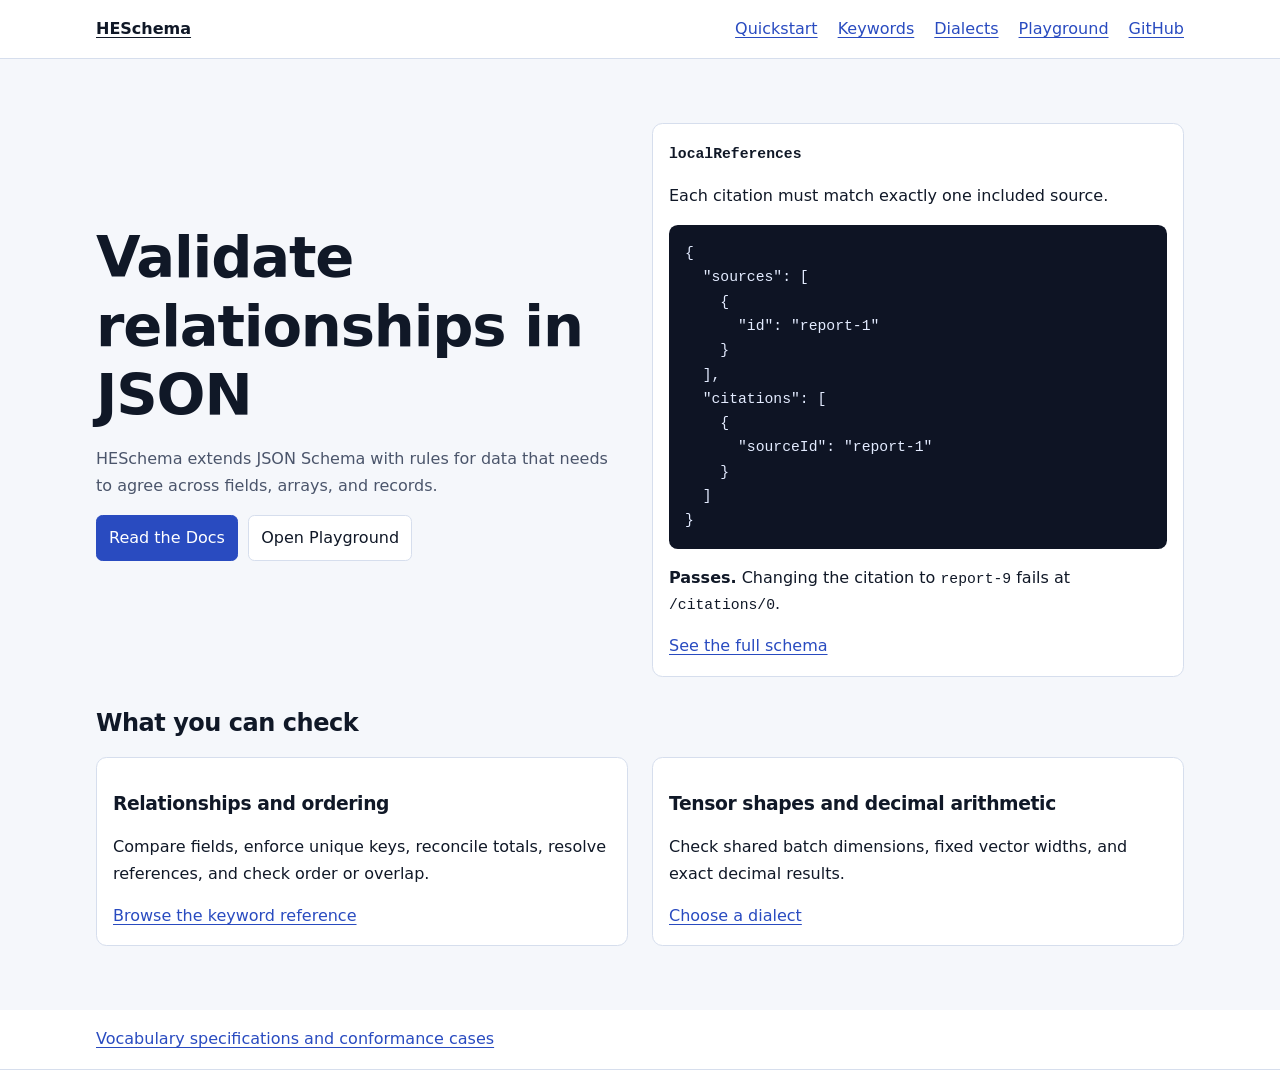
==== index.html @ 2e7336b0 "Build the HESchema documentation site and playground" ====
<!doctype html>
<html lang="en">
<head>
  <meta charset="utf-8">
  <meta name="viewport" content="width=device-width, initial-scale=1">
  <title>Validate relationships in JSON | HESchema</title>
  <link rel="stylesheet" href="style.css">
  
</head>
<body>
<header><nav aria-label="Main navigation"><a class="brand" href="./">HESchema</a><a href="docs/quickstart/">Quickstart</a><a href="docs/keywords/">Keywords</a><a href="docs/dialects/">Dialects</a><a href="playground/">Playground</a><a href="https://github.com/HarshPopat23/HESchema-">GitHub</a></nav></header>
<main>
<section class="columns hero">
<div><h1>Validate relationships in JSON</h1>
<p class="lead">HESchema extends JSON Schema with rules for data that needs to agree across fields, arrays, and records.</p>
<div class="actions"><a class="button primary" href="docs/quickstart/">Read the Docs</a><a class="button" href="playground/">Open Playground</a></div>
</div><div class="card"><strong><code>localReferences</code></strong>
<p>Each citation must match exactly one included source.</p><pre><code>{
  &quot;sources&quot;: [
    {
      &quot;id&quot;: &quot;report-1&quot;
    }
  ],
  &quot;citations&quot;: [
    {
      &quot;sourceId&quot;: &quot;report-1&quot;
    }
  ]
}</code></pre><p><strong>Passes.</strong> Changing the citation to <code>report-9</code> fails at <code>/citations/0</code>.</p>
<a href="docs/keywords/#localReferences">See the full schema</a></div></section>
<section><h2>What you can check</h2>
<div class="columns"><article class="card"><h3>Relationships and ordering</h3><p>Compare fields, enforce unique keys, reconcile totals, resolve references, and check order or overlap.</p><a href="docs/keywords/">Browse the keyword reference</a></article>
<article class="card"><h3>Tensor shapes and decimal arithmetic</h3><p>Check shared batch dimensions, fixed vector widths, and exact decimal results.</p><a href="docs/dialects/">Choose a dialect</a></article></div></section>
</main>
<footer><div class="footer-inner"><a href="https://github.com/HarshPopat23/HESchema-/tree/main/vocabulary">Vocabulary specifications and conformance cases</a></div></footer>
</body>
</html>
---- style.css ----
:root {
  color-scheme: light;
  --bg: #f5f7fb;
  --surface: #fff;
  --text: #101827;
  --muted: #4b556b;
  --accent: #294bc0;
  --border: #d6deed;
  --code: #0e1424;
}
* { box-sizing: border-box; }
body { margin: 0; background: var(--bg); color: var(--text); font: 1rem/1.65 system-ui, sans-serif; }
a { color: var(--accent); text-underline-offset: .18em; }
:focus-visible { outline: 3px solid var(--accent); outline-offset: 3px; }
header, footer { background: var(--surface); border-block-end: 1px solid var(--border); }
nav, main, .footer-inner { width: min(100% - 2rem, 68rem); margin-inline: auto; }
nav { display: flex; flex-wrap: wrap; gap: .6rem 1.25rem; padding-block: 1rem; }
.brand { color: var(--text); font-weight: 750; margin-inline-end: auto; }
main { padding-block: clamp(1.5rem, 5vw, 4rem); min-height: 70vh; }
.reading { max-width: 52rem; }
h1, h2, h3 { line-height: 1.2; letter-spacing: -.02em; }
h1 { font-size: clamp(2rem, 6vw, 3.6rem); margin: 0 0 1rem; }
h2 { margin-top: 2rem; }
p { max-width: 70ch; }
.lead, .muted { color: var(--muted); }
.columns { display: grid; grid-template-columns: repeat(2, minmax(0, 1fr)); gap: 1.5rem; }
.hero { align-items: center; }
.card, details { border: 1px solid var(--border); border-radius: .65rem; padding: 1rem; background: var(--surface); }
details { margin-block: .6rem; }
summary { cursor: pointer; font-weight: 650; }
pre { background: var(--code); color: #e3ebff; padding: 1rem; border-radius: .55rem; overflow: auto; }
pre, code, textarea { font-family: ui-monospace, monospace; font-size: .92rem; }
button, select, textarea, .button { border: 1px solid var(--border); border-radius: .4rem; padding: .55rem .75rem; color: var(--text); background: white; }
button, select, .button { font: inherit; }
button, .button { cursor: pointer; }
button:disabled { cursor: wait; opacity: .7; }
.primary { background: var(--accent); color: white; border-color: var(--accent); }
.button { display: inline-block; text-decoration: none; }
.actions { display: flex; flex-wrap: wrap; align-items: center; gap: .65rem; margin-block: 1rem; }
label { display: block; font-weight: 650; }
textarea { display: block; width: 100%; min-height: 21rem; resize: vertical; }
#result { white-space: pre-wrap; overflow-wrap: anywhere; }
.table { overflow-x: auto; }
table { width: 100%; border-collapse: collapse; background: white; }
th, td { padding: .65rem; text-align: left; border-bottom: 1px solid var(--border); }
.footer-inner { padding-block: 1rem; }
section[id] { scroll-margin-top: 1rem; }
@media (max-width: 45rem) { .columns { grid-template-columns: 1fr; } }
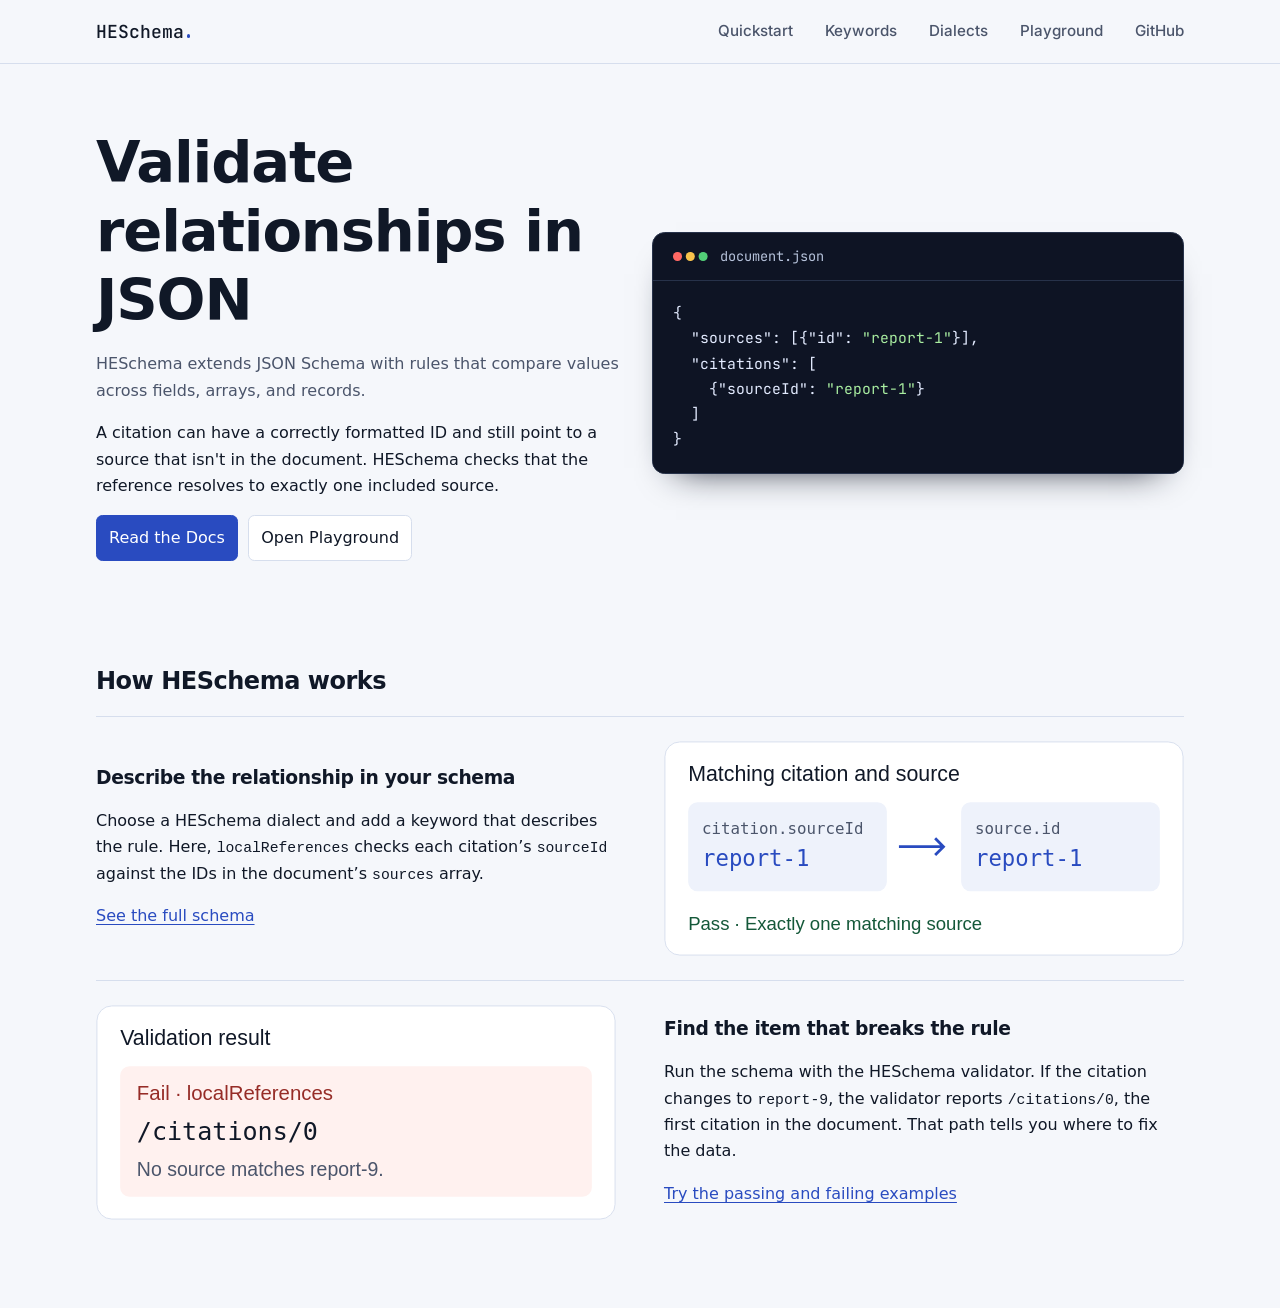
==== commit 9a862021: "Explain HESchema validation on the homepage" ====
--- a/index.html
+++ b/index.html
@@ -9,29 +9,43 @@
 </head>
 <body>
 <header><nav aria-label="Main navigation"><a class="brand" href="./">HESchema</a><a href="docs/quickstart/">Quickstart</a><a href="docs/keywords/">Keywords</a><a href="docs/dialects/">Dialects</a><a href="playground/">Playground</a><a href="https://github.com/HarshPopat23/HESchema-">GitHub</a></nav></header>
-<main>
+<main class="home">
 <section class="columns hero">
-<div><h1>Validate relationships in JSON</h1>
-<p class="lead">HESchema extends JSON Schema with rules for data that needs to agree across fields, arrays, and records.</p>
-<div class="actions"><a class="button primary" href="docs/quickstart/">Read the Docs</a><a class="button" href="playground/">Open Playground</a></div>
-</div><div class="card"><strong><code>localReferences</code></strong>
-<p>Each citation must match exactly one included source.</p><pre><code>{
-  &quot;sources&quot;: [
-    {
-      &quot;id&quot;: &quot;report-1&quot;
-    }
-  ],
-  &quot;citations&quot;: [
-    {
-      &quot;sourceId&quot;: &quot;report-1&quot;
-    }
+  <div>
+    <h1>Validate relationships in JSON</h1>
+    <p class="lead">HESchema extends JSON Schema with rules that compare values across fields, arrays, and records.</p>
+    <p>A citation can have a correctly formatted ID and still point to a source that isn't in the document. HESchema checks that the reference resolves to exactly one included source.</p>
+    <div class="actions"><a class="button primary" href="docs/quickstart/">Read the Docs</a><a class="button" href="playground/">Open Playground</a></div>
+  </div>
+  <figure class="home-code">
+    <figcaption><span class="home-code-lights" aria-hidden="true"></span>document.json</figcaption>
+    <pre><code>{
+  "sources": [{"id": <span>"report-1"</span>}],
+  "citations": [
+    {"sourceId": <span>"report-1"</span>}
   ]
-}</code></pre><p><strong>Passes.</strong> Changing the citation to <code>report-9</code> fails at <code>/citations/0</code>.</p>
-<a href="docs/keywords/#localReferences">See the full schema</a></div></section>
-<section><h2>What you can check</h2>
-<div class="columns"><article class="card"><h3>Relationships and ordering</h3><p>Compare fields, enforce unique keys, reconcile totals, resolve references, and check order or overlap.</p><a href="docs/keywords/">Browse the keyword reference</a></article>
-<article class="card"><h3>Tensor shapes and decimal arithmetic</h3><p>Check shared batch dimensions, fixed vector widths, and exact decimal results.</p><a href="docs/dialects/">Choose a dialect</a></article></div></section>
+}</code></pre>
+  </figure>
+</section>
+<section class="home-explainer" aria-labelledby="how-it-works">
+  <h2 id="how-it-works">How HESchema works</h2>
+  <div class="columns home-step">
+    <div>
+      <h3>Describe the relationship in your schema</h3>
+      <p>Choose a HESchema dialect and add a keyword that describes the rule. Here, <code>localReferences</code> checks each citation’s <code>sourceId</code> against the IDs in the document’s <code>sources</code> array.</p>
+      <a href="docs/keywords/#localReferences">See the full schema</a>
+    </div>
+    <img src="assets/reference-match.svg" width="560" height="232" alt="The citation’s sourceId and the included source’s id both contain report-1, so the check passes.">
+  </div>
+  <div class="columns home-step">
+    <img src="assets/reference-error.svg" width="560" height="232" alt="With sourceId changed to report-9, validation reports a missing reference at /citations/0.">
+    <div>
+      <h3>Find the item that breaks the rule</h3>
+      <p>Run the schema with the HESchema validator. If the citation changes to <code>report-9</code>, the validator reports <code>/citations/0</code>, the first citation in the document. That path tells you where to fix the data.</p>
+      <a href="playground/">Try the passing and failing examples</a>
+    </div>
+  </div>
+</section>
 </main>
-<footer><div class="footer-inner"><a href="https://github.com/HarshPopat23/HESchema-/tree/main/vocabulary">Vocabulary specifications and conformance cases</a></div></footer>
 </body>
 </html>
--- a/style.css
+++ b/style.css
@@ -1,3 +1,5 @@
+@import url("https://fonts.googleapis.com/css2?family=Inter:wght@500&family=JetBrains+Mono:wght@500&display=swap");
+
 :root {
   color-scheme: light;
   --bg: #f5f7fb;
@@ -12,10 +14,37 @@
 body { margin: 0; background: var(--bg); color: var(--text); font: 1rem/1.65 system-ui, sans-serif; }
 a { color: var(--accent); text-underline-offset: .18em; }
 :focus-visible { outline: 3px solid var(--accent); outline-offset: 3px; }
-header, footer { background: var(--surface); border-block-end: 1px solid var(--border); }
-nav, main, .footer-inner { width: min(100% - 2rem, 68rem); margin-inline: auto; }
-nav { display: flex; flex-wrap: wrap; gap: .6rem 1.25rem; padding-block: 1rem; }
-.brand { color: var(--text); font-weight: 750; margin-inline-end: auto; }
+footer { background: var(--surface); border-block-end: 1px solid var(--border); }
+header { background: var(--bg); border-block-end: 1px solid var(--border); }
+header nav, main, .footer-inner { width: min(100% - 2rem, 68rem); margin-inline: auto; }
+header nav {
+  display: flex;
+  flex-wrap: wrap;
+  align-items: center;
+  gap: .75rem clamp(1rem, 3vw, 2rem);
+  padding-block: 1.125rem;
+  font: 500 .95rem/1.5 "Inter", system-ui, sans-serif;
+}
+header nav a { color: var(--muted); text-decoration: none; }
+header nav a:hover { color: var(--accent); text-decoration: underline; }
+header nav .brand {
+  color: var(--text);
+  font: 500 1.125rem/1.5 "JetBrains Mono", ui-monospace, monospace;
+  margin-inline-end: auto;
+}
+header nav .brand::after {
+  content: "";
+  display: inline-block;
+  inline-size: .2em;
+  block-size: .2em;
+  margin-inline-start: .15em;
+  border-radius: 50%;
+  background: var(--accent);
+}
+@media (max-width: 42rem) {
+  header nav { padding-block: .875rem; }
+  header nav .brand { flex-basis: 100%; }
+}
 main { padding-block: clamp(1.5rem, 5vw, 4rem); min-height: 70vh; }
 .reading { max-width: 52rem; }
 h1, h2, h3 { line-height: 1.2; letter-spacing: -.02em; }
@@ -46,3 +75,45 @@
 .footer-inner { padding-block: 1rem; }
 section[id] { scroll-margin-top: 1rem; }
 @media (max-width: 45rem) { .columns { grid-template-columns: 1fr; } }
+
+.home-code {
+  margin: 0;
+  overflow: hidden;
+  color: #e3ebff;
+  background: var(--code);
+  border: 1px solid #27324a;
+  border-radius: .8rem;
+  box-shadow: 0 18px 35px -24px #0e1424;
+}
+.home-code figcaption {
+  display: flex;
+  align-items: center;
+  gap: 1rem;
+  padding: .85rem 1.25rem;
+  border-bottom: 1px solid #27324a;
+  color: #b6c2da;
+  font: .85rem/1.5 "JetBrains Mono", ui-monospace, monospace;
+}
+.home-code-lights {
+  inline-size: .55rem;
+  block-size: .55rem;
+  margin-inline-end: 1.4rem;
+  border-radius: 50%;
+  background: #ff6864;
+  box-shadow: .8rem 0 #f8c24b, 1.6rem 0 #52ce77;
+}
+.home-code pre { margin: 0; padding: 1.25rem; }
+.home-code code { font-family: "JetBrains Mono", ui-monospace, monospace; }
+.home-code code span { color: #a9eea1; }
+.home-explainer { margin-block-start: clamp(3rem, 7vw, 6rem); }
+.home-step {
+  align-items: center;
+  gap: clamp(1rem, 4vw, 3rem);
+  padding-block: 1.5rem;
+  border-top: 1px solid var(--border);
+}
+.home-step h3 { margin-block-start: 0; }
+.home-step img { display: block; width: 100%; height: auto; }
+@media (max-width: 45rem) {
+  .home-step img { order: 1; }
+}
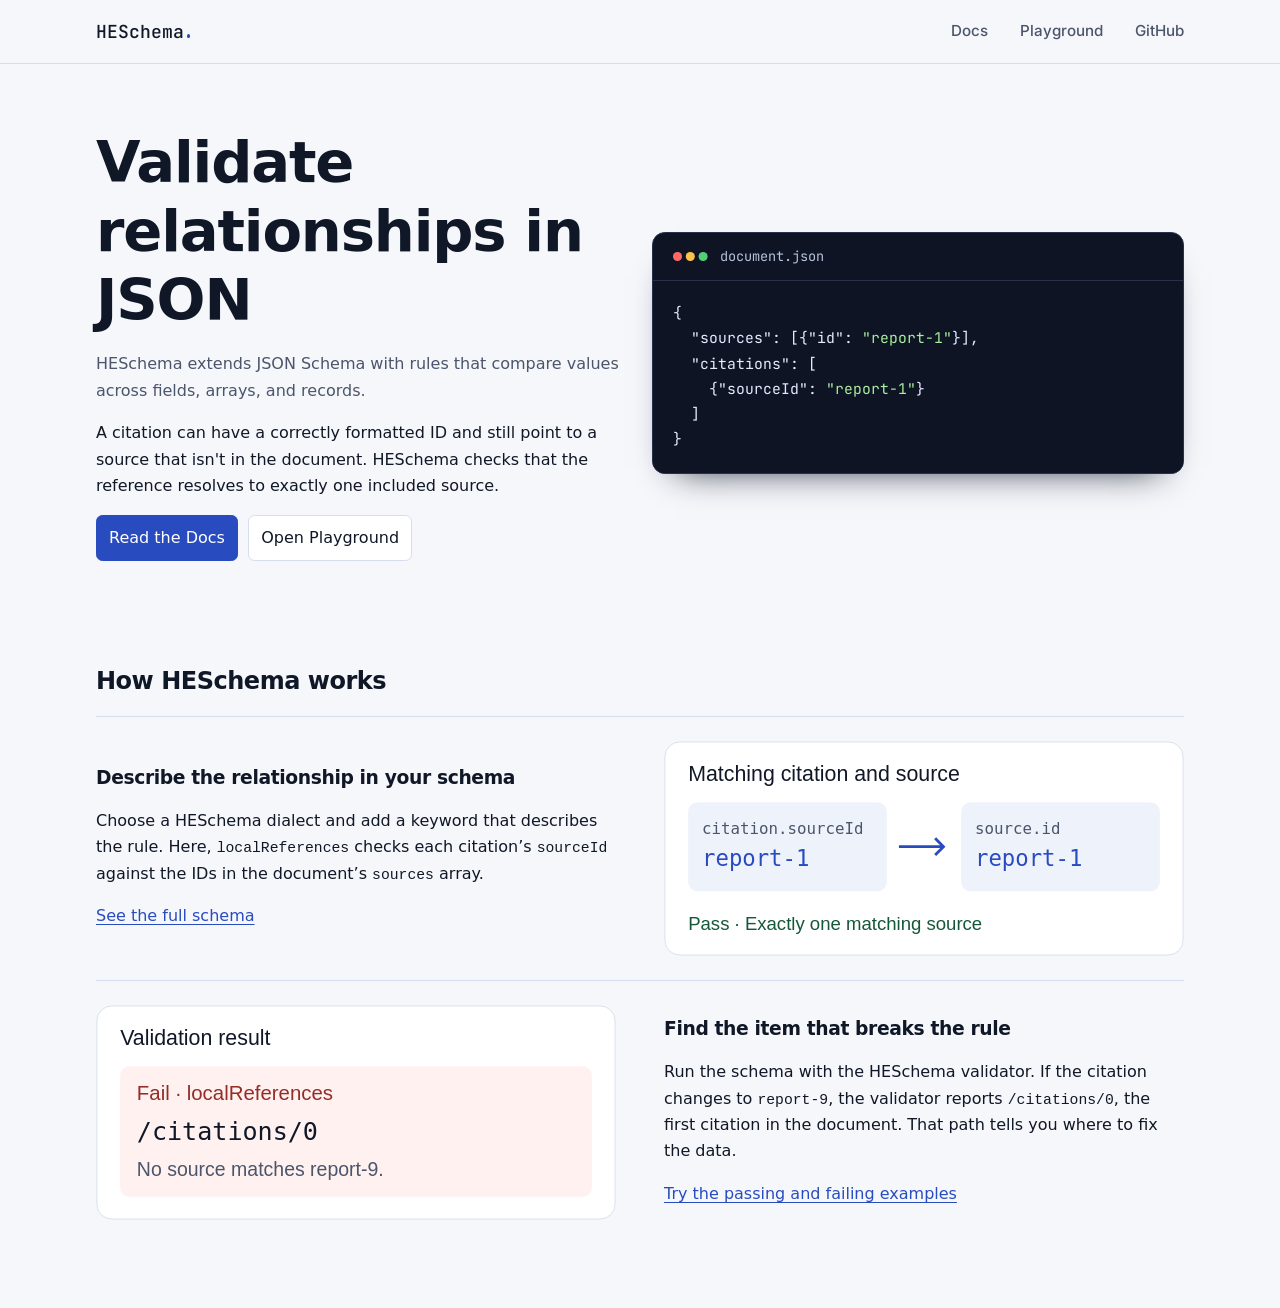
==== commit dccbb168: "Organize HESchema documentation into chapters" ====
--- a/index.html
+++ b/index.html
@@ -8,14 +8,14 @@
   
 </head>
 <body>
-<header><nav aria-label="Main navigation"><a class="brand" href="./">HESchema</a><a href="docs/quickstart/">Quickstart</a><a href="docs/keywords/">Keywords</a><a href="docs/dialects/">Dialects</a><a href="playground/">Playground</a><a href="https://github.com/HarshPopat23/HESchema-">GitHub</a></nav></header>
+<header><nav aria-label="Main navigation"><a class="brand" href="./">HESchema</a><a href="docs/">Docs</a><a href="playground/">Playground</a><a href="https://github.com/HarshPopat23/HESchema-">GitHub</a></nav></header>
 <main class="home">
 <section class="columns hero">
   <div>
     <h1>Validate relationships in JSON</h1>
     <p class="lead">HESchema extends JSON Schema with rules that compare values across fields, arrays, and records.</p>
     <p>A citation can have a correctly formatted ID and still point to a source that isn't in the document. HESchema checks that the reference resolves to exactly one included source.</p>
-    <div class="actions"><a class="button primary" href="docs/quickstart/">Read the Docs</a><a class="button" href="playground/">Open Playground</a></div>
+    <div class="actions"><a class="button primary" href="docs/">Read the Docs</a><a class="button" href="playground/">Open Playground</a></div>
   </div>
   <figure class="home-code">
     <figcaption><span class="home-code-lights" aria-hidden="true"></span>document.json</figcaption>
--- a/style.css
+++ b/style.css
@@ -117,3 +117,45 @@
 @media (max-width: 45rem) {
   .home-step img { order: 1; }
 }
+
+.docs-layout {
+  display: grid;
+  grid-template-columns: 12rem minmax(0, 1fr);
+  align-items: start;
+  gap: clamp(1.5rem, 4vw, 3rem);
+}
+.docs-sidebar {
+  position: sticky;
+  top: 1rem;
+  border-inline-end: 1px solid var(--border);
+  padding-inline-end: 1rem;
+}
+.docs-sidebar ol { margin: 0; padding: 0; list-style: none; }
+.docs-sidebar a {
+  display: block;
+  padding: .5rem .75rem;
+  border-inline-start: 3px solid transparent;
+  color: var(--muted);
+  text-decoration: none;
+}
+.docs-sidebar a:hover { text-decoration: underline; }
+.docs-sidebar a[aria-current="page"] {
+  border-inline-start-color: var(--accent);
+  background: var(--surface);
+  color: var(--accent);
+  font-weight: 650;
+}
+.docs-content { min-width: 0; overflow-wrap: anywhere; }
+.docs-content pre { overflow-wrap: normal; }
+.docs-content dt { margin-block-start: .65rem; font-weight: 650; }
+.docs-content dd { margin-inline-start: 0; }
+@media (max-width: 45rem) {
+  .docs-layout { grid-template-columns: minmax(0, 1fr); }
+  .docs-sidebar {
+    position: static;
+    border-inline-end: 0;
+    border-block-end: 1px solid var(--border);
+    padding: 0 0 .5rem;
+  }
+  .docs-sidebar ol { display: flex; flex-wrap: wrap; gap: .25rem; }
+}
